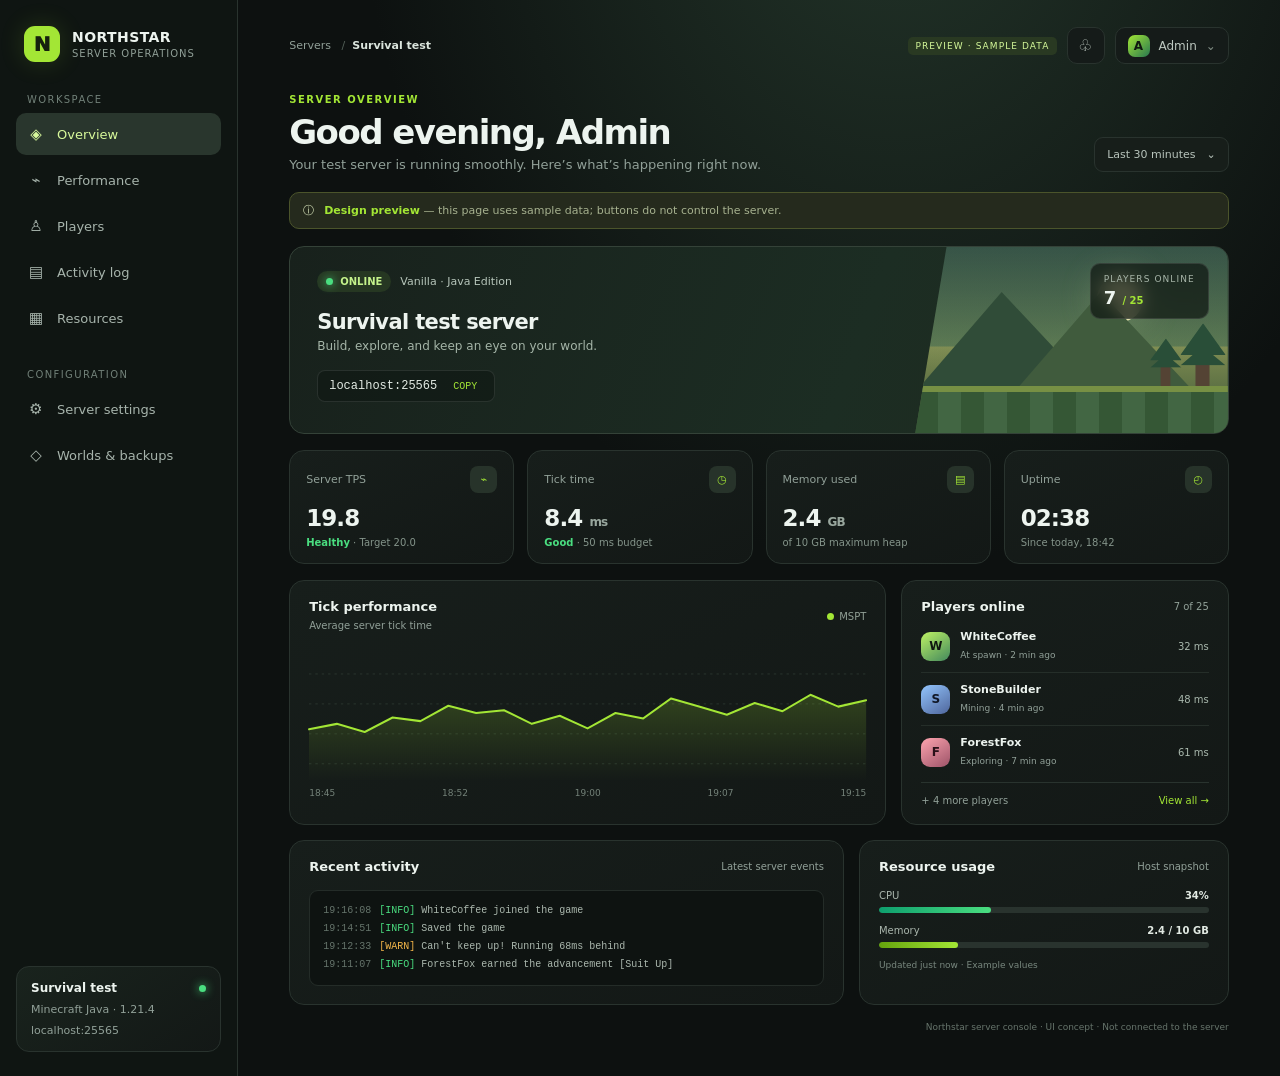
==== minecraft-java-server/test.html @ cc98f59b "Refresh server UI and runtime config This commit adds favicon branding to the bot and hub dashboards" ====
﻿<!doctype html>
<html lang="en">
<head>
<meta charset="utf-8">
<meta name="viewport" content="width=device-width,initial-scale=1">
<link rel="icon" type="image/png" href="server-icon.png">
<title>Northstar — Minecraft Server</title>
<style>
:root{color-scheme:dark;--bg:#0d1110;--panel:#151b19;--panel2:#1a211e;--line:#29332e;--muted:#91a098;--text:#edf4ef;--green:#a3e635;--green2:#4ade80;--amber:#f6b84a;--red:#fb7185;--blue:#7dd3fc;--r:15px;font-family:Inter,"Segoe UI",system-ui,sans-serif}*{box-sizing:border-box}body{margin:0;background:radial-gradient(ellipse at 70% -20%,#24372b 0,transparent 43%),var(--bg);color:var(--text);min-height:100vh}button{font:inherit;color:inherit}.app{min-height:100vh;display:grid;grid-template-columns:238px minmax(0,1fr)}aside{border-right:1px solid var(--line);background:#101513e8;padding:24px 16px;display:flex;flex-direction:column;gap:30px}.brand{display:flex;align-items:center;gap:12px;padding:2px 8px}.brand-mark{width:36px;height:36px;border-radius:11px;background:var(--green);display:grid;place-items:center;color:#15200e;font-size:20px;font-weight:1000;box-shadow:0 0 26px #a3e63528}.brand strong{display:block;font-size:14px;letter-spacing:.03em}.brand small{display:block;color:var(--muted);font-size:10px;margin-top:3px;letter-spacing:.1em;text-transform:uppercase}.nav-label{font-size:10px;color:#718078;text-transform:uppercase;letter-spacing:.14em;padding:0 11px;margin:0 0 8px}.nav{display:grid;gap:4px}.nav a{height:42px;padding:0 11px;display:flex;align-items:center;gap:12px;color:#a7b4ac;text-decoration:none;border-radius:10px;font-size:13px}.nav a:hover,.nav a.active{background:#29362d;color:#d8f99b}.nav-icon{width:18px;text-align:center;font-size:15px}.side-bottom{margin-top:auto}.server-mini{border:1px solid var(--line);background:linear-gradient(145deg,#19231d,#131816);border-radius:13px;padding:14px}.server-mini .row{display:flex;justify-content:space-between;align-items:center}.server-mini strong{font-size:12px}.server-mini p{color:var(--muted);font-size:11px;margin:8px 0 0}.dot{width:7px;height:7px;border-radius:50%;background:var(--green2);box-shadow:0 0 10px #4ade80}.sample-tag{font-size:9px;letter-spacing:.12em;color:#d5f99a;background:#293922;padding:4px 7px;border-radius:5px;text-transform:uppercase}main{min-width:0;padding:27px clamp(20px,4vw,58px) 44px;max-width:1600px;width:100%;margin:auto}.topbar{display:flex;align-items:center;justify-content:space-between;gap:18px;margin-bottom:30px}.crumb{font-size:11px;color:var(--muted)}.crumb b{color:#dbe5dd;font-weight:550}.top-actions{display:flex;align-items:center;gap:10px}.icon-btn,.user-btn{border:1px solid var(--line);background:var(--panel);height:37px;border-radius:10px;padding:0 12px;color:#bdc8c0}.icon-btn{width:38px;padding:0}.user-btn{display:flex;align-items:center;gap:9px;font-size:12px}.avatar{width:22px;height:22px;border-radius:7px;background:linear-gradient(135deg,#a3e635,#287850);display:grid;place-items:center;color:#101810;font-weight:900}.heading{display:flex;justify-content:space-between;align-items:end;gap:18px;margin-bottom:20px}.eyebrow{color:var(--green);font-size:10px;letter-spacing:.15em;text-transform:uppercase;font-weight:700}.heading h1{font-size:clamp(25px,3vw,34px);letter-spacing:-.045em;margin:7px 0 5px}.heading p{color:var(--muted);font-size:13px;margin:0}.range{background:#171e1a;border:1px solid var(--line);color:#b8c4bc;padding:9px 12px;border-radius:9px;font-size:11px}.notice{display:flex;align-items:center;gap:10px;border:1px solid #4b542b;background:#252a1d;color:#d8e4bb;padding:10px 13px;border-radius:10px;font-size:11px;margin-bottom:17px}.notice b{color:var(--green)}.notice span:last-child{color:#a6b18f}.hero{display:grid;grid-template-columns:minmax(0,1.6fr) minmax(240px,.8fr);border:1px solid #344238;border-radius:var(--r);overflow:hidden;background:linear-gradient(110deg,#18211c,#1c2d23 60%,#20291d);min-height:186px;margin-bottom:16px;position:relative}.hero-copy{padding:24px 27px;position:relative;z-index:1}.hero-top{display:flex;align-items:center;gap:9px;font-size:11px;color:#b7c6bb}.live-pill{display:inline-flex;align-items:center;gap:7px;color:#c4f28b;background:#263722;padding:5px 9px;border-radius:20px;font-size:10px;font-weight:700}.hero h2{font-size:21px;letter-spacing:-.03em;margin:18px 0 5px}.hero-copy>p{font-size:12px;color:#a5b5a8;margin:0}.address{display:inline-flex;align-items:center;gap:10px;margin-top:17px;border:1px solid #ffffff19;background:#0d151080;border-radius:8px;padding:8px 11px;color:#e4ece5;font:12px ui-monospace,Consolas,monospace}.copy{border:0;background:none;color:var(--green);font-size:10px;cursor:pointer}.landscape{position:relative;overflow:hidden;min-height:186px;background:linear-gradient(#233e35 0%,#597650 53%,#7e8b51 54%,#3a5536 100%);clip-path:polygon(10% 0,100% 0,100% 100%,0 100%)}.landscape:before{content:"";position:absolute;inset:0;background:linear-gradient(180deg,#b9e4be22,transparent 65%)}.moon{position:absolute;width:46px;height:46px;top:29px;right:27%;background:#e7e3ae;border-radius:50%;box-shadow:0 0 38px #d3e2a34c}.mountain{position:absolute;bottom:41px;width:180px;height:100px;background:#304c38;clip-path:polygon(0 100%,48% 0,100% 100%)}.m1{left:0}.m2{left:100px;bottom:31px;transform:scale(1.2);background:#405b3d}.ground{position:absolute;bottom:0;height:47px;width:100%;background:repeating-linear-gradient(90deg,#355735 0 23px,#426643 23px 46px);border-top:6px solid #779044}.tree{position:absolute;bottom:37px;width:13px;height:47px;background:#544334}.tree:before{content:"";position:absolute;width:42px;height:39px;left:-14px;top:-22px;background:#294e38;clip-path:polygon(50% 0,100% 75%,72% 75%,100% 100%,0 100%,27% 75%,0 75%)}.t1{right:18%;transform:scale(.75)}.t2{right:6%;transform:scale(1.08)}.hero-stat{position:absolute;right:19px;top:16px;background:#111914bd;border:1px solid #ffffff1b;border-radius:10px;padding:10px 13px;backdrop-filter:blur(8px)}.hero-stat small{display:block;color:#a8b6aa;font-size:9px;text-transform:uppercase;letter-spacing:.12em}.hero-stat strong{display:block;font-size:18px;margin-top:3px}.hero-stat em{font-style:normal;color:var(--green);font-size:10px}.metrics{display:grid;grid-template-columns:repeat(4,minmax(0,1fr));gap:13px;margin-bottom:16px}.metric,.card{border:1px solid var(--line);border-radius:var(--r);background:linear-gradient(155deg,#171e1b,#131816)}.metric{padding:15px 16px;min-width:0}.metric-head{display:flex;justify-content:space-between;align-items:center;color:var(--muted);font-size:11px}.metric-icon{width:27px;height:27px;border-radius:8px;background:#27332a;color:var(--green);display:grid;place-items:center}.metric-value{font-size:23px;font-weight:720;letter-spacing:-.04em;margin:12px 0 6px}.metric-foot{font-size:10px;color:#84948a}.metric-foot b{color:var(--green2);font-weight:600}.columns{display:grid;grid-template-columns:minmax(0,1.55fr) minmax(260px,.85fr);gap:15px}.card{padding:18px 19px;min-width:0}.card-head{display:flex;align-items:center;justify-content:space-between;gap:12px;margin-bottom:16px}.card-head h3{font-size:13px;margin:0;font-weight:650}.card-head small{color:var(--muted);font-size:10px}.chart{height:132px;position:relative;padding-top:5px}.chart svg{width:100%;height:100%;overflow:visible}.chart-grid{stroke:#2c3831;stroke-width:1;stroke-dasharray:3 5}.chart-fill{fill:url(#fill)}.chart-line{fill:none;stroke:var(--green);stroke-width:2.3;stroke-linecap:round;stroke-linejoin:round}.axis{display:flex;justify-content:space-between;color:#748279;font-size:9px;margin-top:7px}.chart-key{display:flex;gap:14px;color:#92a096;font-size:10px}.chart-key i{display:inline-block;width:7px;height:7px;border-radius:50%;background:var(--green);margin-right:5px}.player-list{display:grid;gap:0}.player{display:flex;align-items:center;gap:10px;padding:10px 0;border-top:1px solid #252e29}.player:first-child{border-top:0;padding-top:0}.skin{width:29px;height:29px;border-radius:9px;display:grid;place-items:center;font-size:12px;font-weight:800;color:#101610;background:linear-gradient(145deg,#bef264,#43895d)}.player:nth-child(2) .skin{background:linear-gradient(145deg,#93c5fd,#4f669c);color:#101625}.player:nth-child(3) .skin{background:linear-gradient(145deg,#fda4af,#9d5368);color:#2a1119}.player-info{flex:1;min-width:0}.player-info strong{display:block;font-size:11px}.player-info small{color:var(--muted);font-size:9px}.ping{font-size:10px;color:#a9b8ad}.player-foot{display:flex;justify-content:space-between;border-top:1px solid #29332e;margin-top:4px;padding-top:12px;color:var(--muted);font-size:10px}.bottom{display:grid;grid-template-columns:1.2fr .8fr;gap:15px;margin-top:15px}.console{font:10px/1.8 ui-monospace,Consolas,monospace;color:#abb8ae;background:#0e1311;border:1px solid #242c28;border-radius:9px;padding:11px 13px}.log{white-space:nowrap;overflow:hidden;text-overflow:ellipsis}.log time{color:#65746b;margin-right:8px}.ok{color:var(--green2)}.warn{color:var(--amber)}.resource{margin:12px 0}.resource-row{display:flex;justify-content:space-between;color:#aab6ad;font-size:10px;margin-bottom:6px}.resource-row b{color:#e1e9e2;font-weight:600}.bar{height:6px;border-radius:6px;background:#29332e;overflow:hidden}.bar i{height:100%;display:block;border-radius:6px;background:linear-gradient(90deg,#65a30d,#a3e635)}.bar.cpu i{background:linear-gradient(90deg,#0e9f6e,#4ade80)}.resource-note{color:#78877e;font-size:9px;margin-top:12px}.footer{color:#66746b;font-size:9px;text-align:right;margin-top:17px}
@media(max-width:1000px){.app{grid-template-columns:190px 1fr}.hero{grid-template-columns:1.35fr .65fr}.metrics{grid-template-columns:repeat(2,1fr)}}@media(max-width:720px){.app{display:block}aside{position:static;padding:13px 15px;border-right:0;border-bottom:1px solid var(--line);gap:13px}.brand{padding:0}.nav{display:flex;overflow:auto}.nav-label,.side-bottom{display:none}.nav a{white-space:nowrap;height:35px;padding:0 10px}.nav a:nth-child(n+5){display:none}main{padding:20px 14px}.topbar{margin-bottom:20px}.heading{align-items:start;flex-direction:column}.hero{grid-template-columns:1fr}.landscape{display:none}.metrics{gap:8px}.metric{padding:12px}.columns,.bottom{grid-template-columns:1fr}.hero-copy{padding:20px}.range{display:none}}
</style>
</head>
<body>
<div class="app">
<aside>
  <div class="brand"><div class="brand-mark">N</div><div><strong>NORTHSTAR</strong><small>Server operations</small></div></div>
  <div><p class="nav-label">Workspace</p><nav class="nav"><a class="active" href="#overview"><span class="nav-icon">◈</span>Overview</a><a href="#performance"><span class="nav-icon">⌁</span>Performance</a><a href="#players"><span class="nav-icon">♙</span>Players</a><a href="#activity"><span class="nav-icon">▤</span>Activity log</a><a href="#resources"><span class="nav-icon">▦</span>Resources</a></nav></div>
  <div><p class="nav-label">Configuration</p><nav class="nav"><a href="#overview"><span class="nav-icon">⚙</span>Server settings</a><a href="#activity"><span class="nav-icon">◇</span>Worlds &amp; backups</a></nav></div>
  <div class="side-bottom"><div class="server-mini"><div class="row"><strong>Survival test</strong><span class="dot"></span></div><p>Minecraft Java · 1.21.4</p><p>localhost:25565</p></div></div>
</aside>
<main>
  <div class="topbar"><div class="crumb">Servers <span style="padding:0 7px;color:#536058">/</span><b>Survival test</b></div><div class="top-actions"><span class="sample-tag">Preview · Sample data</span><button class="icon-btn" title="Notifications">♧</button><button class="user-btn" id="adminMenuButton" aria-haspopup="true" aria-expanded="false"><span class="avatar">A</span> Admin <span style="color:#839087">⌄</span></button></div></div>
  <div class="heading"><div><div class="eyebrow">Server overview</div><h1>Good evening, Admin</h1><p>Your test server is running smoothly. Here’s what’s happening right now.</p></div><button class="range">Last 30 minutes　⌄</button></div>
  <div class="notice"><span>ⓘ</span><span><b>Design preview</b> — this page uses sample data; buttons do not control the server.</span></div>
  <section class="hero" id="overview"><div class="hero-copy"><div class="hero-top"><span class="live-pill"><i class="dot"></i> ONLINE</span><span>Vanilla · Java Edition</span></div><h2>Survival test server</h2><p>Build, explore, and keep an eye on your world.</p><div class="address">localhost:25565 <button class="copy" onclick="navigator.clipboard?.writeText('localhost:25565')">COPY</button></div></div><div class="landscape"><span class="moon"></span><span class="mountain m1"></span><span class="mountain m2"></span><span class="tree t1"></span><span class="tree t2"></span><span class="ground"></span><div class="hero-stat"><small>Players online</small><strong>7 <em>/ 25</em></strong></div></div></section>
  <section class="metrics"><article class="metric"><div class="metric-head">Server TPS <span class="metric-icon">⌁</span></div><div class="metric-value">19.8</div><div class="metric-foot"><b>Healthy</b> · Target 20.0</div></article><article class="metric"><div class="metric-head">Tick time <span class="metric-icon">◷</span></div><div class="metric-value">8.4 <small style="font-size:12px;color:#99a79e">ms</small></div><div class="metric-foot"><b>Good</b> · 50 ms budget</div></article><article class="metric"><div class="metric-head">Memory used <span class="metric-icon">▤</span></div><div class="metric-value">2.4 <small style="font-size:12px;color:#99a79e">GB</small></div><div class="metric-foot">of 10 GB maximum heap</div></article><article class="metric"><div class="metric-head">Uptime <span class="metric-icon">◴</span></div><div class="metric-value">02:38</div><div class="metric-foot">Since today, 18:42</div></article></section>
  <div class="columns"><section class="card" id="performance"><div class="card-head"><div><h3>Tick performance</h3><small>Average server tick time</small></div><div class="chart-key"><span><i></i>MSPT</span></div></div><div class="chart"><svg viewBox="0 0 700 140" preserveAspectRatio="none" aria-label="Sample tick time chart"><defs><linearGradient id="fill" x1="0" x2="0" y1="0" y2="1"><stop offset="0" stop-color="#a3e635" stop-opacity=".2"/><stop offset="1" stop-color="#a3e635" stop-opacity="0"/></linearGradient></defs><path class="chart-grid" d="M0 22H700M0 55H700M0 88H700M0 121H700"/><path class="chart-fill" d="M0 83 L35 77 L70 86 L105 70 L140 74 L175 57 L210 65 L245 62 L280 77 L315 68 L350 82 L385 65 L420 71 L455 49 L490 58 L525 67 L560 54 L595 63 L630 45 L665 58 L700 51 L700 140 L0 140Z"/><path class="chart-line" d="M0 83 L35 77 L70 86 L105 70 L140 74 L175 57 L210 65 L245 62 L280 77 L315 68 L350 82 L385 65 L420 71 L455 49 L490 58 L525 67 L560 54 L595 63 L630 45 L665 58 L700 51"/></svg></div><div class="axis"><span>18:45</span><span>18:52</span><span>19:00</span><span>19:07</span><span>19:15</span></div></section>
  <section class="card" id="players"><div class="card-head"><h3>Players online</h3><small>7 of 25</small></div><div class="player-list"><div class="player"><div class="skin">W</div><div class="player-info"><strong>WhiteCoffee</strong><small>At spawn · 2 min ago</small></div><span class="ping">32 ms</span></div><div class="player"><div class="skin">S</div><div class="player-info"><strong>StoneBuilder</strong><small>Mining · 4 min ago</small></div><span class="ping">48 ms</span></div><div class="player"><div class="skin">F</div><div class="player-info"><strong>ForestFox</strong><small>Exploring · 7 min ago</small></div><span class="ping">61 ms</span></div></div><div class="player-foot"><span>+ 4 more players</span><button class="text-button" id="viewAllPlayers">View all →</button></div></section></div>
  <div class="bottom"><section class="card" id="activity"><div class="card-head"><h3>Recent activity</h3><small>Latest server events</small></div><div class="console"><div class="log"><time>19:16:08</time><span class="ok">[INFO]</span> WhiteCoffee joined the game</div><div class="log"><time>19:14:51</time><span class="ok">[INFO]</span> Saved the game</div><div class="log"><time>19:12:33</time><span class="warn">[WARN]</span> Can't keep up! Running 68ms behind</div><div class="log"><time>19:11:07</time><span class="ok">[INFO]</span> ForestFox earned the advancement [Suit Up]</div></div></section><section class="card" id="resources"><div class="card-head"><h3>Resource usage</h3><small>Host snapshot</small></div><div class="resource"><div class="resource-row"><span>CPU</span><b>34%</b></div><div class="bar cpu"><i style="width:34%"></i></div></div><div class="resource"><div class="resource-row"><span>Memory</span><b>2.4 / 10 GB</b></div><div class="bar"><i style="width:24%"></i></div></div><div class="resource-note">Updated just now · Example values</div></section></div>
  <div class="footer">Northstar server console · UI concept · Not connected to the server</div>
</main>
</div>
<style>
/* Interactive, local-only demo controls */
.user-menu{position:absolute;z-index:10;right:0;top:48px;width:258px;padding:10px;border:1px solid #344139;border-radius:14px;background:#151c18;box-shadow:0 22px 65px #0009;display:none}.user-menu.open{display:block}.user-menu-head{display:flex;align-items:center;gap:11px;padding:10px 9px 13px;border-bottom:1px solid #2b352f}.user-menu-head .avatar{width:38px;height:38px;border-radius:12px;font-size:16px}.user-menu-head strong{font-size:12px;display:block}.user-menu-head small{font-size:10px;color:var(--muted)}.user-menu button{display:flex;width:100%;border:0;background:transparent;color:#bdc9c0;padding:10px;border-radius:8px;text-align:left;font-size:11px;cursor:pointer}.user-menu button:hover{background:#253129;color:#e5f3e9}.user-menu .menu-note{padding:10px 9px 5px;color:#7e8c83;font-size:9px;border-top:1px solid #2b352f;margin-top:4px}.text-button{border:0;background:none;color:var(--green);font-size:10px;cursor:pointer;padding:0}.text-button:hover{text-decoration:underline}.top-actions{position:relative}.demo-modal{position:fixed;inset:0;z-index:20;background:#080b09cf;backdrop-filter:blur(7px);display:none;align-items:center;justify-content:center;padding:22px}.demo-modal.open{display:flex}.modal-card{width:min(930px,100%);max-height:min(760px,92vh);overflow:hidden;border:1px solid #344139;background:#121815;border-radius:18px;box-shadow:0 28px 90px #000b;display:flex;flex-direction:column}.modal-head{display:flex;justify-content:space-between;align-items:start;padding:22px 24px 16px;border-bottom:1px solid var(--line);gap:15px}.modal-head h2{font-size:20px;letter-spacing:-.03em;margin:4px 0}.modal-head p{font-size:11px;color:var(--muted);margin:0}.close-button{border:1px solid var(--line);background:#1a221e;border-radius:9px;width:34px;height:34px;cursor:pointer;color:#b9c5bc}.modal-toolbar{display:flex;gap:10px;padding:14px 24px;border-bottom:1px solid var(--line)}.search{flex:1;min-width:0;border:1px solid #344139;background:#0d1310;color:var(--text);border-radius:9px;padding:10px 12px;font:inherit;font-size:12px;outline:none}.search:focus{border-color:#91c83b}.filter-button{border:1px solid #344139;background:#1a221e;color:#bac6bd;border-radius:9px;padding:0 13px;font-size:10px;cursor:pointer}.filter-button.active{border-color:#607c3b;color:#d5f99a;background:#273522}.player-modal-body{display:grid;grid-template-columns:minmax(0,1.1fr) minmax(260px,.9fr);min-height:340px;overflow:auto}.demo-player-list{padding:8px 14px 14px 24px;max-height:500px;overflow:auto}.demo-player-row{display:flex;align-items:center;gap:11px;padding:11px 10px;border:1px solid transparent;border-bottom-color:#222c26;border-radius:9px;width:100%;background:transparent;text-align:left;cursor:pointer}.demo-player-row:hover,.demo-player-row.selected{background:#1d2821;border-color:#34463a}.demo-player-row .skin{flex:none}.demo-player-row strong{display:block;font-size:11px}.demo-player-row small{display:block;color:var(--muted);font-size:9px;margin-top:3px}.demo-player-row .row-ping{margin-left:auto;font-size:10px;color:#99aa9e}.player-detail{border-left:1px solid var(--line);padding:25px 24px}.profile-banner{height:75px;border-radius:12px;background:linear-gradient(120deg,#293c2d,#3c593e 55%,#859142);position:relative;margin-bottom:34px}.profile-skin{position:absolute;left:18px;bottom:-23px;width:55px;height:55px;border:4px solid #121815;border-radius:14px;background:linear-gradient(140deg,#b9ef68,#3d8b5d);display:grid;place-items:center;color:#122015;font-weight:900;font-size:20px}.player-detail h3{font-size:18px;margin:0 0 4px}.player-detail>p{font-size:10px;color:var(--muted);margin:0 0 19px}.detail-grid{display:grid;grid-template-columns:1fr 1fr;gap:9px}.detail-cell{padding:11px;border:1px solid #29342e;border-radius:9px;background:#171f1a}.detail-cell small{display:block;color:#819087;font-size:9px;margin-bottom:5px}.detail-cell b{font-size:11px;font-weight:600}.empty-players{padding:32px;text-align:center;color:var(--muted);font-size:11px}.toast{position:fixed;z-index:40;bottom:23px;left:50%;transform:translate(-50%,15px);opacity:0;pointer-events:none;background:#e2f6c7;color:#182015;border-radius:9px;padding:11px 15px;font-size:11px;font-weight:700;box-shadow:0 10px 35px #0008;transition:.2s}.toast.show{opacity:1;transform:translate(-50%,0)}
</style>
<div class="user-menu" id="adminMenu" role="menu" aria-label="Admin profile"><div class="user-menu-head"><span class="avatar">A</span><div><strong>Admin</strong><small>Server owner · Demo account</small></div></div><button type="button" data-demo-message="Admin profile preview">◉　My profile</button><button type="button" data-demo-message="Preferences are preview-only">⚙　Preferences</button><button type="button" data-demo-message="This demo has no sign-in session">↗　Account details</button><div class="menu-note">Local UI preview · no account connected</div></div>
<div class="demo-modal" id="playersModal" aria-hidden="true"><section class="modal-card" role="dialog" aria-modal="true" aria-labelledby="playersTitle"><div class="modal-head"><div><div class="eyebrow">Community</div><h2 id="playersTitle">Players</h2><p>Browse the fictional players currently in this demo server.</p></div><button class="close-button" id="closePlayers" aria-label="Close player list">✕</button></div><div class="modal-toolbar"><input class="search" id="playerSearch" type="search" placeholder="Search players or status…" autocomplete="off"><button class="filter-button active" data-filter="all">All</button><button class="filter-button" data-filter="online">Online</button><button class="filter-button" data-filter="offline">Offline</button></div><div class="player-modal-body"><div class="demo-player-list" id="demoPlayerList"></div><aside class="player-detail" id="demoPlayerDetail"></aside></div></section></div><div class="toast" id="demoToast" role="status" aria-live="polite"></div>
<script>
(() => {
  const players = [
    {name:'WhiteCoffee',status:'Online',activity:'At spawn',ping:32,playtime:'4h 18m',dimension:'Overworld',position:'128 / 64 / -42',skin:'W'},
    {name:'StoneBuilder',status:'Online',activity:'Mining for iron',ping:48,playtime:'2h 06m',dimension:'Overworld',position:'-214 / 22 / 91',skin:'S'},
    {name:'ForestFox',status:'Online',activity:'Exploring',ping:61,playtime:'1h 42m',dimension:'Overworld',position:'352 / 78 / 211',skin:'F'},
    {name:'CaveMoss',status:'Online',activity:'In a cave',ping:44,playtime:'56m',dimension:'Overworld',position:'87 / 18 / -130',skin:'C'},
    {name:'RedstoneRay',status:'Online',activity:'Building',ping:27,playtime:'3h 31m',dimension:'Overworld',position:'-63 / 70 / 405',skin:'R'},
    {name:'BirchBard',status:'Online',activity:'Near the village',ping:74,playtime:'38m',dimension:'Overworld',position:'501 / 68 / 17',skin:'B'},
    {name:'NetherNomad',status:'Online',activity:'Nether',ping:56,playtime:'1h 13m',dimension:'Nether',position:'-24 / 63 / 119',skin:'N'},
    {name:'PixelGardener',status:'Offline',activity:'Last seen 18m ago',ping:null,playtime:'5h 02m',dimension:'Overworld',position:'Farm / 65 / 90',skin:'P'},
    {name:'OakAndStone',status:'Offline',activity:'Last seen yesterday',ping:null,playtime:'12h 47m',dimension:'Overworld',position:'Spawn / 64 / 8',skin:'O'},
    {name:'CloudCrafter',status:'Offline',activity:'Last seen 2 days ago',ping:null,playtime:'7h 25m',dimension:'The End',position:'Central island',skin:'C'}
  ];
  const modal=document.getElementById('playersModal'), list=document.getElementById('demoPlayerList'), detail=document.getElementById('demoPlayerDetail');
  const menu=document.getElementById('adminMenu'), menuButton=document.getElementById('adminMenuButton'), search=document.getElementById('playerSearch');
  let filter='all', selected='WhiteCoffee', toastTimer;
  function showToast(message){const el=document.getElementById('demoToast');el.textContent=message;el.classList.add('show');clearTimeout(toastTimer);toastTimer=setTimeout(()=>el.classList.remove('show'),2200)}
  function drawDetail(p){if(!p){detail.innerHTML='<p>Select a player to see their demo profile.</p>';return}detail.innerHTML='<div class="profile-banner"><div class="profile-skin">'+p.skin+'</div></div><h3>'+p.name+'</h3><p><span class="dot" style="display:inline-block;margin-right:6px;background:'+(p.status==='Online'?'var(--green2)':'#77827b')+'"></span>'+p.status+' · '+p.activity+'</p><div class="detail-grid"><div class="detail-cell"><small>Ping</small><b>'+(p.ping===null?'—':p.ping+' ms')+'</b></div><div class="detail-cell"><small>Play time</small><b>'+p.playtime+'</b></div><div class="detail-cell"><small>Dimension</small><b>'+p.dimension+'</b></div><div class="detail-cell"><small>Position</small><b>'+p.position+'</b></div></div><p style="margin-top:15px">Demo profile · Sample player data</p>'}
  function renderPlayers(){const q=search.value.trim().toLowerCase();const rows=players.filter(p=>(filter==='all'||p.status.toLowerCase()===filter)&&(!q||(p.name+' '+p.status+' '+p.activity).toLowerCase().includes(q)));if(rows.length&&!rows.some(p=>p.name===selected))selected=rows[0].name;list.innerHTML=rows.length?rows.map(p=>'<button class="demo-player-row '+(p.name===selected?'selected':'')+'" data-player="'+p.name+'"><span class="skin">'+p.skin+'</span><span><strong>'+p.name+'</strong><small>'+p.activity+'</small></span><span class="row-ping">'+(p.ping===null?'Offline':p.ping+' ms')+'</span></button>').join(''):'<div class="empty-players">No demo players match that search.</div>';drawDetail(players.find(p=>p.name===selected&&rows.includes(p))||rows[0])}
  function openPlayers(){modal.classList.add('open');modal.setAttribute('aria-hidden','false');renderPlayers();setTimeout(()=>search.focus(),40);menu.classList.remove('open');menuButton.setAttribute('aria-expanded','false')}
  function closePlayers(){modal.classList.remove('open');modal.setAttribute('aria-hidden','true')}
  document.getElementById('viewAllPlayers').addEventListener('click',openPlayers);
  document.querySelectorAll('.player-foot').forEach(el=>el.addEventListener('click',e=>{if(e.target.closest('#viewAllPlayers'))openPlayers()}));
  document.querySelectorAll('.nav a[href="#players"]').forEach(a=>a.addEventListener('click',e=>{e.preventDefault();openPlayers()}));
  list.addEventListener('click',e=>{const row=e.target.closest('[data-player]');if(!row)return;selected=row.dataset.player;renderPlayers()});
  search.addEventListener('input',renderPlayers);
  document.querySelectorAll('.filter-button').forEach(b=>b.addEventListener('click',()=>{filter=b.dataset.filter;document.querySelectorAll('.filter-button').forEach(x=>x.classList.toggle('active',x===b));renderPlayers()}));
  document.getElementById('closePlayers').addEventListener('click',closePlayers);
  modal.addEventListener('click',e=>{if(e.target===modal)closePlayers()});
  menuButton.addEventListener('click',()=>{const open=menu.classList.toggle('open');menuButton.setAttribute('aria-expanded',String(open))});
  document.addEventListener('click',e=>{if(!menu.contains(e.target)&&!menuButton.contains(e.target)){menu.classList.remove('open');menuButton.setAttribute('aria-expanded','false')}const demo=e.target.closest('[data-demo-message]');if(demo)showToast(demo.dataset.demoMessage)});
  document.addEventListener('keydown',e=>{if(e.key==='Escape'){closePlayers();menu.classList.remove('open');menuButton.setAttribute('aria-expanded','false')}});
  document.querySelectorAll('.copy').forEach(b=>b.addEventListener('click',()=>showToast('Demo address copied: localhost:25565')));
  document.querySelectorAll('.nav a[href="#overview"]').forEach(a=>{if(a.textContent.includes('Server settings'))a.addEventListener('click',e=>{e.preventDefault();showToast('Settings are visual placeholders in this demo')})});
  const onlineCount=document.querySelector('.player-foot span:first-child');if(onlineCount)onlineCount.textContent='+ 4 more players';
})();
</script>
<style>@media(max-width:700px){.player-modal-body{grid-template-columns:1fr}.player-detail{border-left:0;border-top:1px solid var(--line)}.modal-toolbar{padding:12px;flex-wrap:wrap}.modal-head{padding:17px}.demo-player-list{padding:8px 12px}.profile-banner{height:58px}}</style>
</body>
</html>
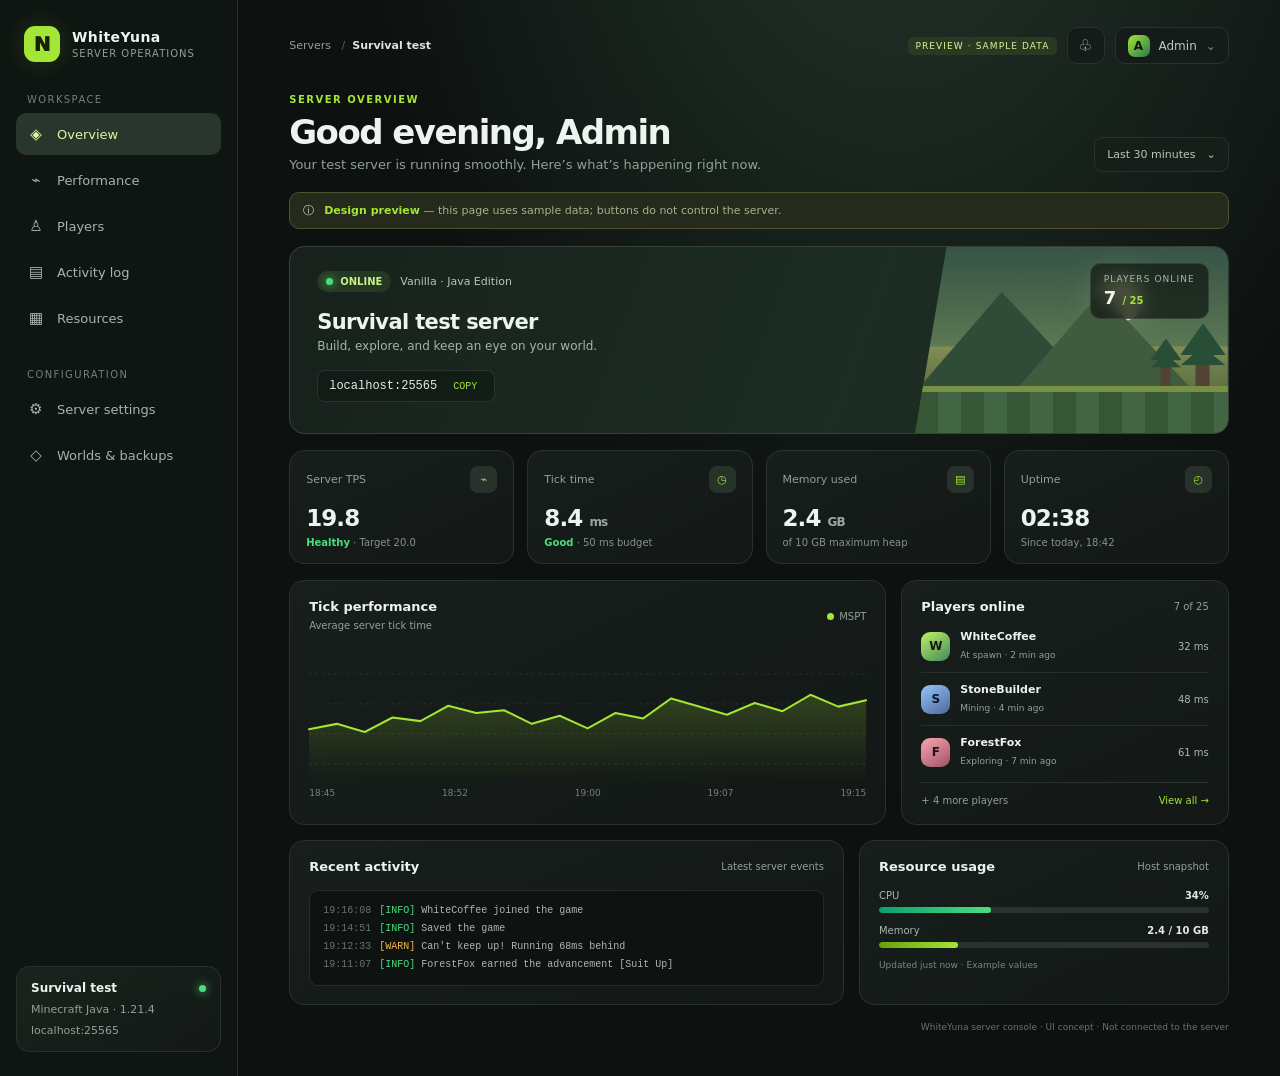
==== commit 379bdc3a: "Add site-switcher UI, runtime health & world-scan fixes Introduce project site switcher and health c" ====
--- a/minecraft-java-server/test.html
+++ b/minecraft-java-server/test.html
@@ -13,7 +13,7 @@
 <body>
 <div class="app">
 <aside>
-  <div class="brand"><div class="brand-mark">N</div><div><strong>NORTHSTAR</strong><small>Server operations</small></div></div>
+  <div class="brand"><div class="brand-mark">N</div><div><strong>WhiteYuna</strong><small>Server operations</small></div></div>
   <div><p class="nav-label">Workspace</p><nav class="nav"><a class="active" href="#overview"><span class="nav-icon">◈</span>Overview</a><a href="#performance"><span class="nav-icon">⌁</span>Performance</a><a href="#players"><span class="nav-icon">♙</span>Players</a><a href="#activity"><span class="nav-icon">▤</span>Activity log</a><a href="#resources"><span class="nav-icon">▦</span>Resources</a></nav></div>
   <div><p class="nav-label">Configuration</p><nav class="nav"><a href="#overview"><span class="nav-icon">⚙</span>Server settings</a><a href="#activity"><span class="nav-icon">◇</span>Worlds &amp; backups</a></nav></div>
   <div class="side-bottom"><div class="server-mini"><div class="row"><strong>Survival test</strong><span class="dot"></span></div><p>Minecraft Java · 1.21.4</p><p>localhost:25565</p></div></div>
@@ -27,7 +27,7 @@
   <div class="columns"><section class="card" id="performance"><div class="card-head"><div><h3>Tick performance</h3><small>Average server tick time</small></div><div class="chart-key"><span><i></i>MSPT</span></div></div><div class="chart"><svg viewBox="0 0 700 140" preserveAspectRatio="none" aria-label="Sample tick time chart"><defs><linearGradient id="fill" x1="0" x2="0" y1="0" y2="1"><stop offset="0" stop-color="#a3e635" stop-opacity=".2"/><stop offset="1" stop-color="#a3e635" stop-opacity="0"/></linearGradient></defs><path class="chart-grid" d="M0 22H700M0 55H700M0 88H700M0 121H700"/><path class="chart-fill" d="M0 83 L35 77 L70 86 L105 70 L140 74 L175 57 L210 65 L245 62 L280 77 L315 68 L350 82 L385 65 L420 71 L455 49 L490 58 L525 67 L560 54 L595 63 L630 45 L665 58 L700 51 L700 140 L0 140Z"/><path class="chart-line" d="M0 83 L35 77 L70 86 L105 70 L140 74 L175 57 L210 65 L245 62 L280 77 L315 68 L350 82 L385 65 L420 71 L455 49 L490 58 L525 67 L560 54 L595 63 L630 45 L665 58 L700 51"/></svg></div><div class="axis"><span>18:45</span><span>18:52</span><span>19:00</span><span>19:07</span><span>19:15</span></div></section>
   <section class="card" id="players"><div class="card-head"><h3>Players online</h3><small>7 of 25</small></div><div class="player-list"><div class="player"><div class="skin">W</div><div class="player-info"><strong>WhiteCoffee</strong><small>At spawn · 2 min ago</small></div><span class="ping">32 ms</span></div><div class="player"><div class="skin">S</div><div class="player-info"><strong>StoneBuilder</strong><small>Mining · 4 min ago</small></div><span class="ping">48 ms</span></div><div class="player"><div class="skin">F</div><div class="player-info"><strong>ForestFox</strong><small>Exploring · 7 min ago</small></div><span class="ping">61 ms</span></div></div><div class="player-foot"><span>+ 4 more players</span><button class="text-button" id="viewAllPlayers">View all →</button></div></section></div>
   <div class="bottom"><section class="card" id="activity"><div class="card-head"><h3>Recent activity</h3><small>Latest server events</small></div><div class="console"><div class="log"><time>19:16:08</time><span class="ok">[INFO]</span> WhiteCoffee joined the game</div><div class="log"><time>19:14:51</time><span class="ok">[INFO]</span> Saved the game</div><div class="log"><time>19:12:33</time><span class="warn">[WARN]</span> Can't keep up! Running 68ms behind</div><div class="log"><time>19:11:07</time><span class="ok">[INFO]</span> ForestFox earned the advancement [Suit Up]</div></div></section><section class="card" id="resources"><div class="card-head"><h3>Resource usage</h3><small>Host snapshot</small></div><div class="resource"><div class="resource-row"><span>CPU</span><b>34%</b></div><div class="bar cpu"><i style="width:34%"></i></div></div><div class="resource"><div class="resource-row"><span>Memory</span><b>2.4 / 10 GB</b></div><div class="bar"><i style="width:24%"></i></div></div><div class="resource-note">Updated just now · Example values</div></section></div>
-  <div class="footer">Northstar server console · UI concept · Not connected to the server</div>
+  <div class="footer">WhiteYuna server console · UI concept · Not connected to the server</div>
 </main>
 </div>
 <style>
